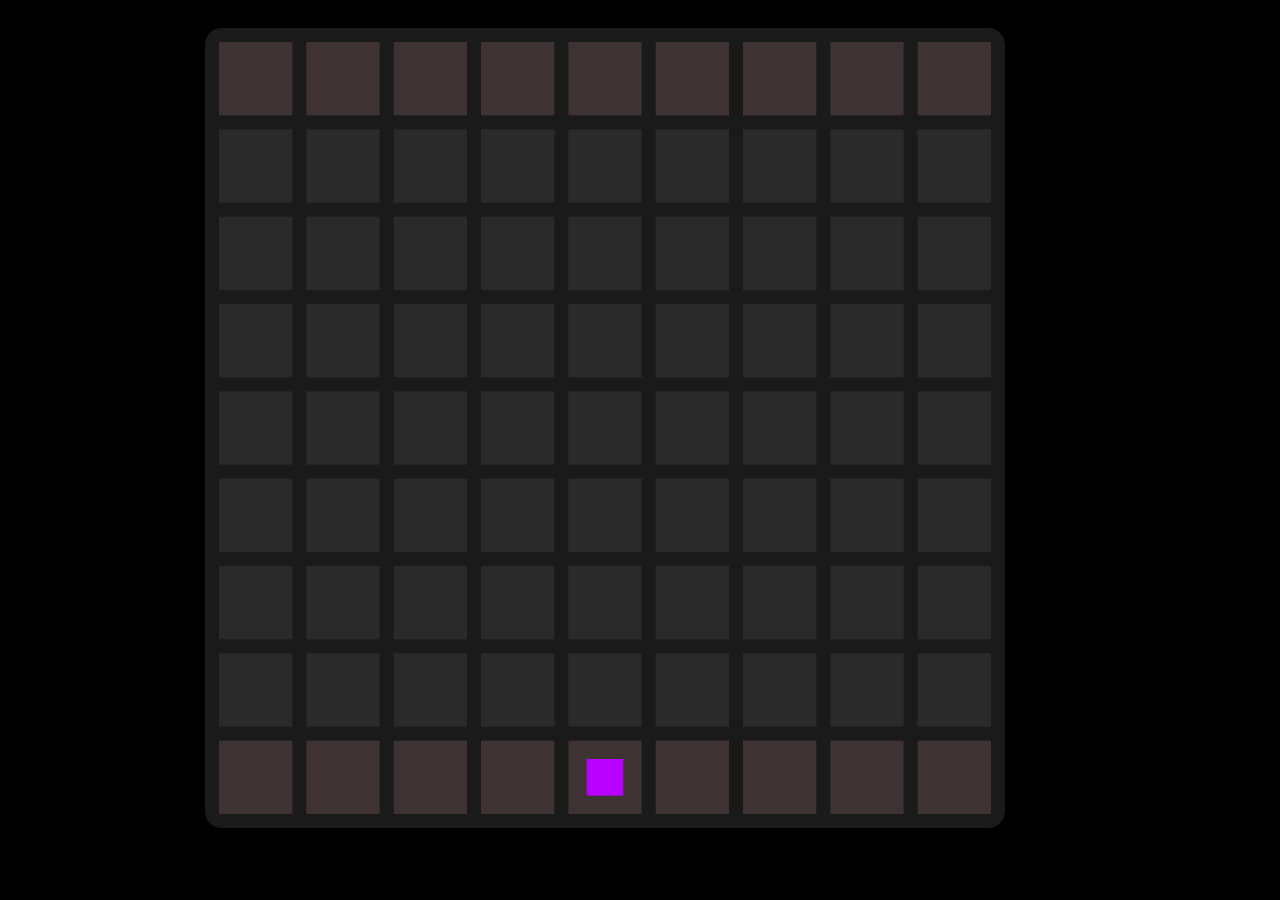
==== Barricade/main.html @ 91fccdc8 "Barricade prototype v1" ====
<!DOCTYPE html>
<html>
    <head>
        <title>Barricade</title>
        <link rel="stylesheet" href="./style.css">
        <script defer src="main.js" type="module"></script>
        <link rel="shortcut icon" href="#">
    </head>
    <body>
        <div class="mainDisplay">
            <canvas width="800" height="800" id="canvas" oncontextmenu="return false;">Canvas failed to load!</canvas>
            <p id="testText">Loading...</p>
        </div>
    </body>
</html>
---- Barricade/style.css ----
body {
    font-family: Arial, Helvetica, sans-serif;
    background-color: black;
}

.mainDisplay {
    display: flex;
    justify-content: center;
    align-content: flex-start;
    padding-top: 20px;
}

canvas {
    outline-style: solid;
    outline-width: 2px;
    border-radius: 2%;
    background-color: rgb(26, 26, 26);
}
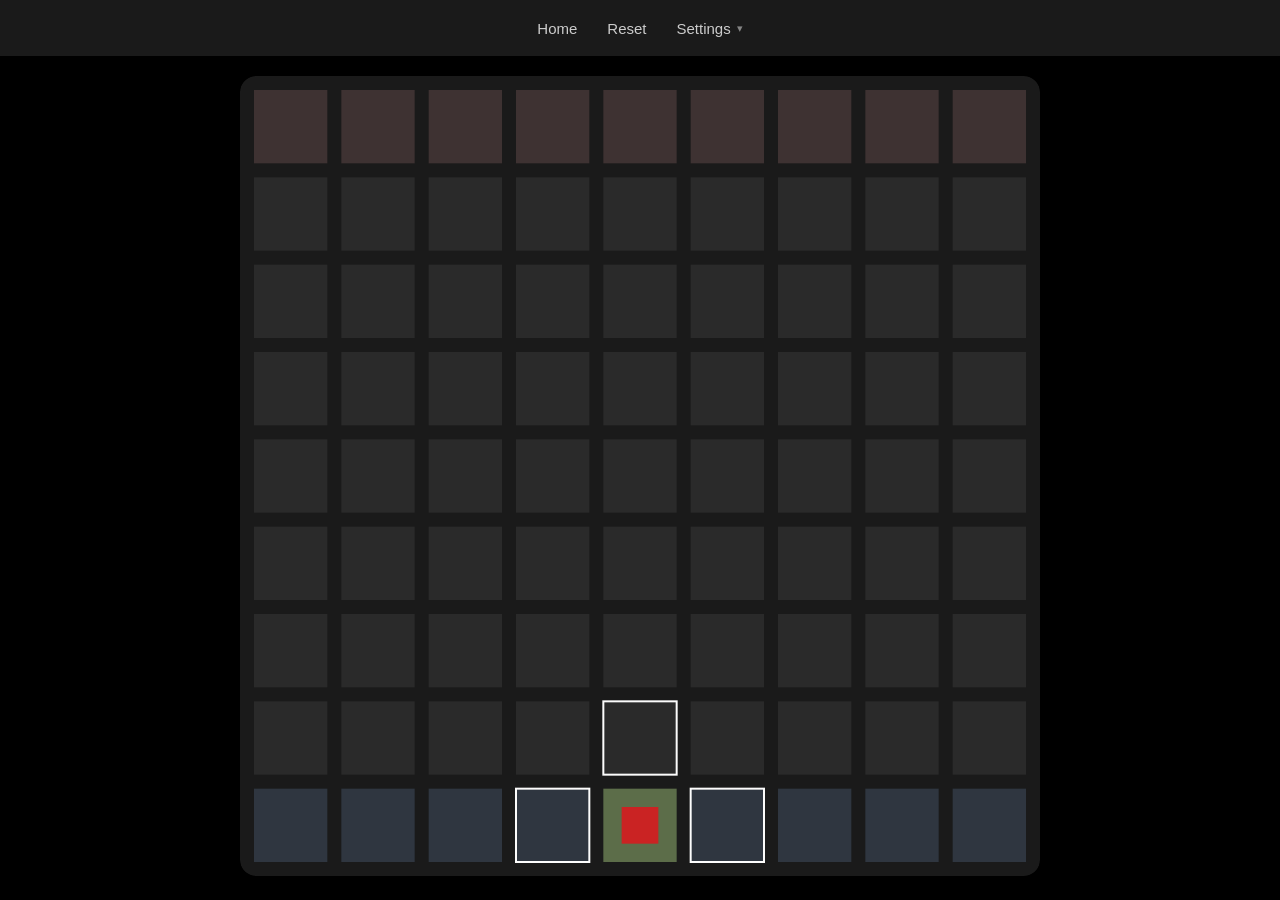
==== commit c9a11e39: "Full wall checks with pathfinding and player movement Barricades prototype v2" ====
--- a/Barricade/main.html
+++ b/Barricade/main.html
@@ -2,14 +2,25 @@
 <html>
     <head>
         <title>Barricade</title>
+        <link rel="stylesheet" href="./navbar.css">
         <link rel="stylesheet" href="./style.css">
         <script defer src="main.js" type="module"></script>
         <link rel="shortcut icon" href="#">
     </head>
     <body>
+        <div class="navbar">
+            <a href="../index.html">Home</a>
+            <button id="reset_button">Reset</button>
+            <div class="dropdown">
+            <button class="dropbtn">Settings</button>
+                <div class="dropdown-content toggles">
+                    <label><span>Display costs</span><div class="toggle"><input id="display_costs" type="checkbox"><span class="slider"></span></div></label>
+                    <label><span>Display sets</span><div class="toggle"><input id="display_sets" type="checkbox"><span class="slider"></span></div></label>
+                </div>
+            </div>
+        </div>
         <div class="mainDisplay">
             <canvas width="800" height="800" id="canvas" oncontextmenu="return false;">Canvas failed to load!</canvas>
-            <p id="testText">Loading...</p>
         </div>
     </body>
 </html>
--- a/Barricade/navbar.css
+++ b/Barricade/navbar.css
@@ -0,0 +1,202 @@
+*, *::before, *::after {
+    box-sizing: border-box;
+    margin: 0;
+    padding: 0;
+}
+
+body {
+    font-family: Arial, Helvetica, sans-serif;
+    background-color: black;
+}
+
+.navbar {
+    background-color: #1a1a1a;
+    display: flex;
+    align-items: center;
+    height: 56px;
+    padding: 0 16px;
+    gap: 2px;
+    position: sticky;
+    top: 0;
+    z-index: 100;
+    box-shadow: 0 2px 8px rgba(0,0,0,0.4);
+    justify-content: center;
+}
+
+.navbar a,
+.navbar .contact-btn,
+.dropbtn,
+.navbar button {
+    color: #ccc;
+    text-decoration: none;
+    font-size: 15px;
+    padding: 8px 14px;
+    border-radius: 6px;
+    border: none;
+    background: none;
+    cursor: pointer;
+    font-family: inherit;
+    white-space: nowrap;
+    transition: background 0.15s, color 0.15s;
+    display: flex;
+    align-items: center;
+    gap: 6px;
+    height: 38px;
+}
+
+.navbar a:hover,
+.navbar .contact-btn:hover,
+.dropbtn:hover,
+.dropdown.show > .dropbtn,
+.navbar button:hover {
+    background-color: #2e2e2e;
+    color: #fff;
+}
+
+.dropbtn::after {
+    content: '▾';
+    font-size: 11px;
+    opacity: 0.6;
+    transition: transform 0.2s;
+}
+
+.dropdown.show > .dropbtn::after {
+    transform: rotate(180deg);
+}
+
+.contact-btn {
+    margin-left: auto;
+    background-color: var(--accent, #2563eb) !important;
+    color: #fff !important;
+    font-weight: 600;
+}
+
+.contact-btn:hover {
+    opacity: 0.88;
+}
+
+/* ── Dropdown wrapper ──────────────────────────────── */
+.dropdown {
+    position: relative;
+}
+
+/* ── Dropdown panel ────────────────────────────────── */
+.dropdown-content {
+    display: none;
+    position: absolute;
+    top: calc(100% + 6px);
+    left: 0;
+    background-color: #fff;
+    border: 1px solid #e5e7eb;
+    border-radius: 8px;
+    box-shadow: 0 8px 24px rgba(0,0,0,0.12);
+    min-width: 180px;
+    max-height: 360px;
+    overflow-y: auto;
+    z-index: 200;
+    padding: 4px;
+    scrollbar-width: thin;
+    scrollbar-color: #ddd transparent;
+}
+
+.dropdown-content::-webkit-scrollbar { width: 4px; }
+.dropdown-content::-webkit-scrollbar-thumb { background: #ddd; border-radius: 4px; }
+
+.dropdown.show > .dropdown-content {
+    display: block;
+    animation: fadeDown 0.15s ease;
+}
+
+.dropdown-content.flip-left {
+    left: auto;
+    right: 0;
+}
+
+@keyframes fadeDown {
+    from { opacity: 0; transform: translateY(-6px); }
+    to   { opacity: 1; transform: translateY(0); }
+}
+
+/* ── Dropdown items ────────────────────────────────── */
+.dropdown-content a,
+.dropdown-content > button,
+.submenu-btn {
+    display: block;
+    width: 100%;
+    color: #111;
+    text-decoration: none;
+    font-size: 14px;
+    padding: 9px 12px;
+    border-radius: 5px;
+    border: none;
+    background: none;
+    cursor: pointer;
+    font-family: inherit;
+    text-align: left;
+    transition: background 0.1s;
+}
+
+.dropdown-content a:hover,
+.dropdown-content > button:hover,
+.submenu-btn:hover {
+    background-color: #f3f4f6;
+    color: #111;
+}
+
+.dropdown-content hr {
+    border: none;
+    border-top: 1px solid #e5e7eb;
+    margin: 4px 0;
+}
+
+/* ── Toggle switch ─────────────────────────────────── */
+.dropdown-content.toggles { min-width: 220px; }
+
+.toggles label {
+    display: flex;
+    align-items: center;
+    justify-content: space-between;
+    padding: 9px 12px;
+    border-radius: 5px;
+    font-size: 14px;
+    color: #111;
+    cursor: pointer;
+    transition: background 0.1s;
+}
+
+.toggles label:hover { background-color: #f3f4f6; }
+.toggles label span { user-select: none; }
+
+.toggle {
+    position: relative;
+    width: 36px;
+    height: 20px;
+    flex-shrink: 0;
+}
+
+.toggle input { opacity: 0; width: 0; height: 0; position: absolute; }
+
+.toggle .slider {
+    position: absolute;
+    inset: 0;
+    background-color: #d1d5db;
+    border-radius: 20px;
+    transition: background 0.2s;
+    cursor: pointer;
+}
+
+.toggle .slider::before {
+    content: '';
+    position: absolute;
+    width: 14px;
+    height: 14px;
+    border-radius: 50%;
+    background: #fff;
+    top: 3px;
+    left: 3px;
+    transition: transform 0.2s;
+    box-shadow: 0 1px 3px rgba(0,0,0,0.2);
+}
+
+.toggle input:checked + .slider { background-color: var(--accent, #2563eb); }
+.toggle input:checked + .slider::before { transform: translateX(16px); }
--- a/Barricade/style.css
+++ b/Barricade/style.css
@@ -1,8 +1,3 @@
-body {
-    font-family: Arial, Helvetica, sans-serif;
-    background-color: black;
-}
-
 .mainDisplay {
     display: flex;
     justify-content: center;
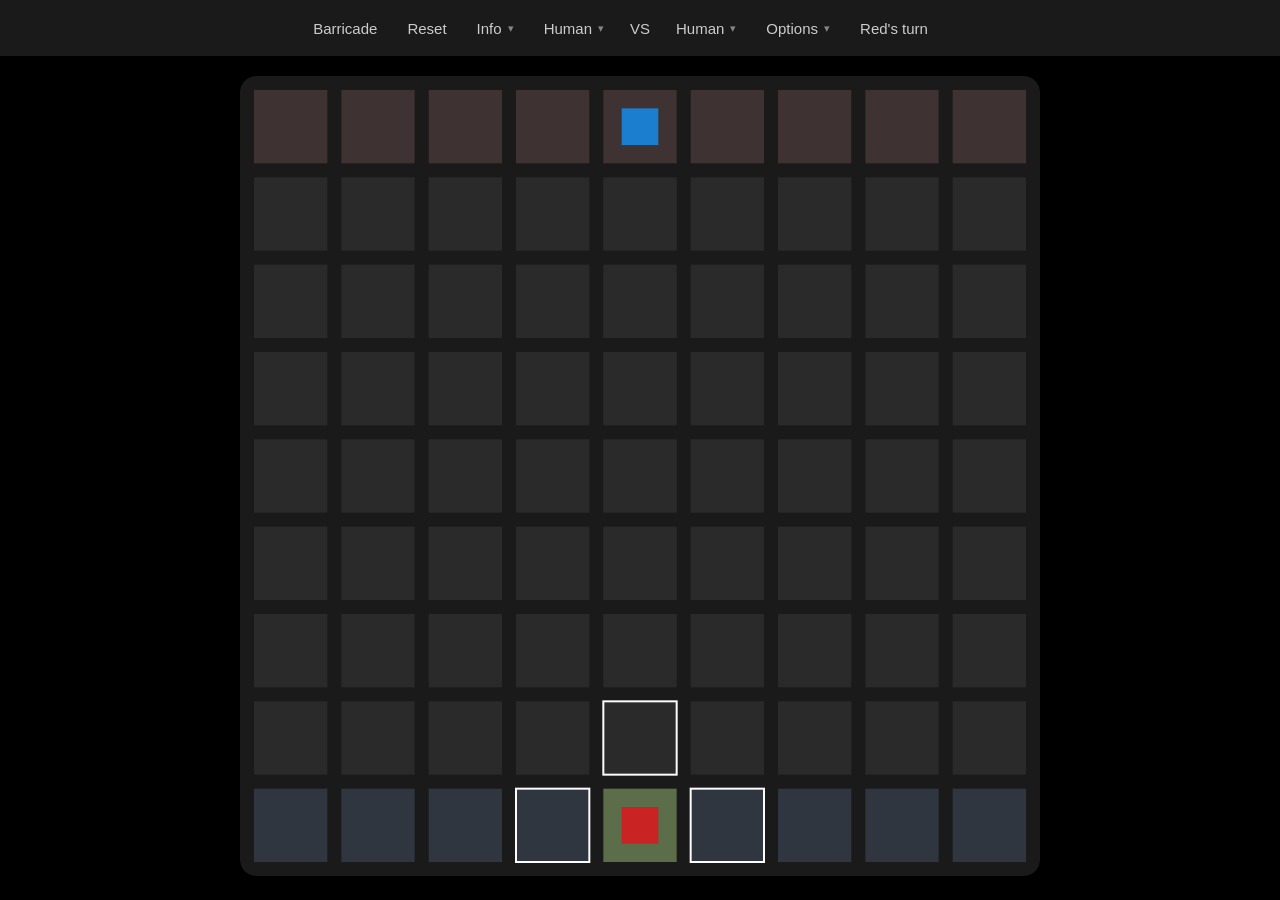
==== commit 6ab0fe76: "Win condition, coloured walls and jumps Changed walls from using sets to map" ====
--- a/Barricade/main.html
+++ b/Barricade/main.html
@@ -9,18 +9,52 @@
     </head>
     <body>
         <div class="navbar">
-            <a href="../index.html">Home</a>
-            <button id="reset_button">Reset</button>
-            <div class="dropdown">
-            <button class="dropbtn">Settings</button>
-                <div class="dropdown-content toggles">
-                    <label><span>Display costs</span><div class="toggle"><input id="display_costs" type="checkbox"><span class="slider"></span></div></label>
-                    <label><span>Display sets</span><div class="toggle"><input id="display_sets" type="checkbox"><span class="slider"></span></div></label>
+
+            <div class="left">
+                <a href="../index.html">Barricade</a>
+                <button id="reset_button">Reset</button>
+
+                <div class="dropdown">
+                    <button class="dropbtn">Info</button>
+                    <div class="dropdown-content toggles">
+                        <button>Pick me</button>
+                    </div>
+                </div>
+
+                <div class="dropdown">
+                    <button class="dropbtn">Human</button>
+                    <div class="dropdown-content toggles">
+                        <button>Human</button>
+                        <button>Random AI</button>
+                    </div>
                 </div>
             </div>
+
+            <p class="middle">VS</p>
+
+            <div class="right">
+                <div class="dropdown">
+                    <button class="dropbtn">Human</button>
+                    <div class="dropdown-content toggles">
+                        <button>Human</button>
+                        <button>Random AI</button>
+                    </div>
+                </div>
+                <div class="dropdown">
+                    <button class="dropbtn">Options</button>
+                    <div class="dropdown-content toggles">
+                        <label><span>Display costs</span><div class="toggle"><input id="display_costs" type="checkbox"><span class="slider"></span></div></label>
+                        <label><span>Display sets</span><div class="toggle"><input id="display_sets" type="checkbox"><span class="slider"></span></div></label>
+                    </div>
+                </div>
+                <p id="navbar_text">Red's turn</p>
+            </div>
+
         </div>
+
         <div class="mainDisplay">
             <canvas width="800" height="800" id="canvas" oncontextmenu="return false;">Canvas failed to load!</canvas>
         </div>
+        
     </body>
 </html>
--- a/Barricade/navbar.css
+++ b/Barricade/navbar.css
@@ -1,202 +1,225 @@
-*, *::before, *::after {
-    box-sizing: border-box;
-    margin: 0;
-    padding: 0;
-}
-
-body {
-    font-family: Arial, Helvetica, sans-serif;
-    background-color: black;
-}
-
-.navbar {
-    background-color: #1a1a1a;
-    display: flex;
-    align-items: center;
-    height: 56px;
-    padding: 0 16px;
-    gap: 2px;
-    position: sticky;
-    top: 0;
-    z-index: 100;
-    box-shadow: 0 2px 8px rgba(0,0,0,0.4);
-    justify-content: center;
-}
-
-.navbar a,
-.navbar .contact-btn,
-.dropbtn,
-.navbar button {
-    color: #ccc;
-    text-decoration: none;
-    font-size: 15px;
-    padding: 8px 14px;
-    border-radius: 6px;
-    border: none;
-    background: none;
-    cursor: pointer;
-    font-family: inherit;
-    white-space: nowrap;
-    transition: background 0.15s, color 0.15s;
-    display: flex;
-    align-items: center;
-    gap: 6px;
-    height: 38px;
-}
-
-.navbar a:hover,
-.navbar .contact-btn:hover,
-.dropbtn:hover,
-.dropdown.show > .dropbtn,
-.navbar button:hover {
-    background-color: #2e2e2e;
-    color: #fff;
-}
-
-.dropbtn::after {
-    content: '▾';
-    font-size: 11px;
-    opacity: 0.6;
-    transition: transform 0.2s;
-}
-
-.dropdown.show > .dropbtn::after {
-    transform: rotate(180deg);
-}
-
-.contact-btn {
-    margin-left: auto;
-    background-color: var(--accent, #2563eb) !important;
-    color: #fff !important;
-    font-weight: 600;
-}
-
-.contact-btn:hover {
-    opacity: 0.88;
-}
-
-/* ── Dropdown wrapper ──────────────────────────────── */
-.dropdown {
-    position: relative;
-}
-
-/* ── Dropdown panel ────────────────────────────────── */
-.dropdown-content {
-    display: none;
-    position: absolute;
-    top: calc(100% + 6px);
-    left: 0;
-    background-color: #fff;
-    border: 1px solid #e5e7eb;
-    border-radius: 8px;
-    box-shadow: 0 8px 24px rgba(0,0,0,0.12);
-    min-width: 180px;
-    max-height: 360px;
-    overflow-y: auto;
-    z-index: 200;
-    padding: 4px;
-    scrollbar-width: thin;
-    scrollbar-color: #ddd transparent;
-}
-
-.dropdown-content::-webkit-scrollbar { width: 4px; }
-.dropdown-content::-webkit-scrollbar-thumb { background: #ddd; border-radius: 4px; }
-
-.dropdown.show > .dropdown-content {
-    display: block;
-    animation: fadeDown 0.15s ease;
-}
-
-.dropdown-content.flip-left {
-    left: auto;
-    right: 0;
-}
-
-@keyframes fadeDown {
-    from { opacity: 0; transform: translateY(-6px); }
-    to   { opacity: 1; transform: translateY(0); }
-}
-
-/* ── Dropdown items ────────────────────────────────── */
-.dropdown-content a,
-.dropdown-content > button,
-.submenu-btn {
-    display: block;
-    width: 100%;
-    color: #111;
-    text-decoration: none;
-    font-size: 14px;
-    padding: 9px 12px;
-    border-radius: 5px;
-    border: none;
-    background: none;
-    cursor: pointer;
-    font-family: inherit;
-    text-align: left;
-    transition: background 0.1s;
-}
-
-.dropdown-content a:hover,
-.dropdown-content > button:hover,
-.submenu-btn:hover {
-    background-color: #f3f4f6;
-    color: #111;
-}
-
-.dropdown-content hr {
-    border: none;
-    border-top: 1px solid #e5e7eb;
-    margin: 4px 0;
-}
-
-/* ── Toggle switch ─────────────────────────────────── */
-.dropdown-content.toggles { min-width: 220px; }
-
-.toggles label {
-    display: flex;
-    align-items: center;
-    justify-content: space-between;
-    padding: 9px 12px;
-    border-radius: 5px;
-    font-size: 14px;
-    color: #111;
-    cursor: pointer;
-    transition: background 0.1s;
-}
-
-.toggles label:hover { background-color: #f3f4f6; }
-.toggles label span { user-select: none; }
-
-.toggle {
-    position: relative;
-    width: 36px;
-    height: 20px;
-    flex-shrink: 0;
-}
-
-.toggle input { opacity: 0; width: 0; height: 0; position: absolute; }
-
-.toggle .slider {
-    position: absolute;
-    inset: 0;
-    background-color: #d1d5db;
-    border-radius: 20px;
-    transition: background 0.2s;
-    cursor: pointer;
-}
-
-.toggle .slider::before {
-    content: '';
-    position: absolute;
-    width: 14px;
-    height: 14px;
-    border-radius: 50%;
-    background: #fff;
-    top: 3px;
-    left: 3px;
-    transition: transform 0.2s;
-    box-shadow: 0 1px 3px rgba(0,0,0,0.2);
-}
-
-.toggle input:checked + .slider { background-color: var(--accent, #2563eb); }
-.toggle input:checked + .slider::before { transform: translateX(16px); }
+*, *::before, *::after {
+    box-sizing: border-box;
+    margin: 0;
+    padding: 0;
+}
+
+body {
+    font-family: Arial, Helvetica, sans-serif;
+    background-color: black;
+}
+
+.navbar {
+    background-color: #1a1a1a;
+    display: grid;
+    grid-template-columns: 1fr auto 1fr;
+    align-items: center;
+    height: 56px;
+    padding: 0 16px;
+    position: sticky;
+    top: 0;
+    z-index: 100;
+    box-shadow: 0 2px 8px rgba(0,0,0,0.4);
+}
+
+.navbar .left {
+    display: flex;
+    align-items: center;
+    gap: 2px;
+    justify-content: flex-end;
+}
+
+.navbar .middle {
+    padding: 0 12px;
+    cursor: default;
+}
+
+.navbar .right {
+    display: flex;
+    align-items: center;
+    gap: 2px;
+    justify-content: flex-start;
+}
+
+.navbar a,
+.navbar .contact-btn,
+.dropbtn,
+.navbar button,
+.navbar p {
+    color: #ccc;
+    text-decoration: none;
+    font-size: 15px;
+    padding: 8px 14px;
+    border-radius: 6px;
+    border: none;
+    background: none;
+    cursor: pointer;
+    font-family: inherit;
+    white-space: nowrap;
+    transition: background 0.15s, color 0.15s;
+    display: flex;
+    align-items: center;
+    gap: 6px;
+    height: 38px;
+}
+
+.navbar p {
+    cursor: default;
+}
+
+.navbar a:hover,
+.navbar .contact-btn:hover,
+.dropbtn:hover,
+.dropdown.show > .dropbtn,
+.navbar button:hover {
+    background-color: #2e2e2e;
+    color: #fff;
+}
+
+.dropbtn::after {
+    content: '▾';
+    font-size: 11px;
+    opacity: 0.6;
+    transition: transform 0.2s;
+}
+
+.dropdown.show > .dropbtn::after {
+    transform: rotate(180deg);
+}
+
+.contact-btn {
+    margin-left: auto;
+    background-color: var(--accent, #2563eb) !important;
+    color: #fff !important;
+    font-weight: 600;
+}
+
+.contact-btn:hover {
+    opacity: 0.88;
+}
+
+/* ── Dropdown wrapper ──────────────────────────────── */
+.dropdown {
+    position: relative;
+}
+
+/* ── Dropdown panel ────────────────────────────────── */
+.dropdown-content {
+    display: none;
+    position: absolute;
+    top: calc(100% + 6px);
+    left: 0;
+    background-color: #fff;
+    border: 1px solid #e5e7eb;
+    border-radius: 8px;
+    box-shadow: 0 8px 24px rgba(0,0,0,0.12);
+    min-width: 180px;
+    max-height: 360px;
+    overflow-y: auto;
+    z-index: 200;
+    padding: 4px;
+    scrollbar-width: thin;
+    scrollbar-color: #ddd transparent;
+}
+
+.dropdown-content::-webkit-scrollbar { width: 4px; }
+.dropdown-content::-webkit-scrollbar-thumb { background: #ddd; border-radius: 4px; }
+
+.dropdown.show > .dropdown-content {
+    display: block;
+    animation: fadeDown 0.15s ease;
+}
+
+.dropdown-content.flip-left {
+    left: auto;
+    right: 0;
+}
+
+@keyframes fadeDown {
+    from { opacity: 0; transform: translateY(-6px); }
+    to   { opacity: 1; transform: translateY(0); }
+}
+
+/* ── Dropdown items ────────────────────────────────── */
+.dropdown-content a,
+.dropdown-content > button,
+.submenu-btn {
+    display: block;
+    width: 100%;
+    color: #111;
+    text-decoration: none;
+    font-size: 14px;
+    padding: 9px 12px;
+    border-radius: 5px;
+    border: none;
+    background: none;
+    cursor: pointer;
+    font-family: inherit;
+    text-align: left;
+    transition: background 0.1s;
+}
+
+.dropdown-content a:hover,
+.dropdown-content > button:hover,
+.submenu-btn:hover {
+    background-color: #f3f4f6;
+    color: #111;
+}
+
+.dropdown-content hr {
+    border: none;
+    border-top: 1px solid #e5e7eb;
+    margin: 4px 0;
+}
+
+/* ── Toggle switch ─────────────────────────────────── */
+.dropdown-content.toggles { min-width: 220px; }
+
+.toggles label {
+    display: flex;
+    align-items: center;
+    justify-content: space-between;
+    padding: 9px 12px;
+    border-radius: 5px;
+    font-size: 14px;
+    color: #111;
+    cursor: pointer;
+    transition: background 0.1s;
+}
+
+.toggles label:hover { background-color: #f3f4f6; }
+.toggles label span { user-select: none; }
+
+.toggle {
+    position: relative;
+    width: 36px;
+    height: 20px;
+    flex-shrink: 0;
+}
+
+.toggle input { opacity: 0; width: 0; height: 0; position: absolute; }
+
+.toggle .slider {
+    position: absolute;
+    inset: 0;
+    background-color: #d1d5db;
+    border-radius: 20px;
+    transition: background 0.2s;
+    cursor: pointer;
+}
+
+.toggle .slider::before {
+    content: '';
+    position: absolute;
+    width: 14px;
+    height: 14px;
+    border-radius: 50%;
+    background: #fff;
+    top: 3px;
+    left: 3px;
+    transition: transform 0.2s;
+    box-shadow: 0 1px 3px rgba(0,0,0,0.2);
+}
+
+.toggle input:checked + .slider { background-color: var(--accent, #2563eb); }
+.toggle input:checked + .slider::before { transform: translateX(16px); }
